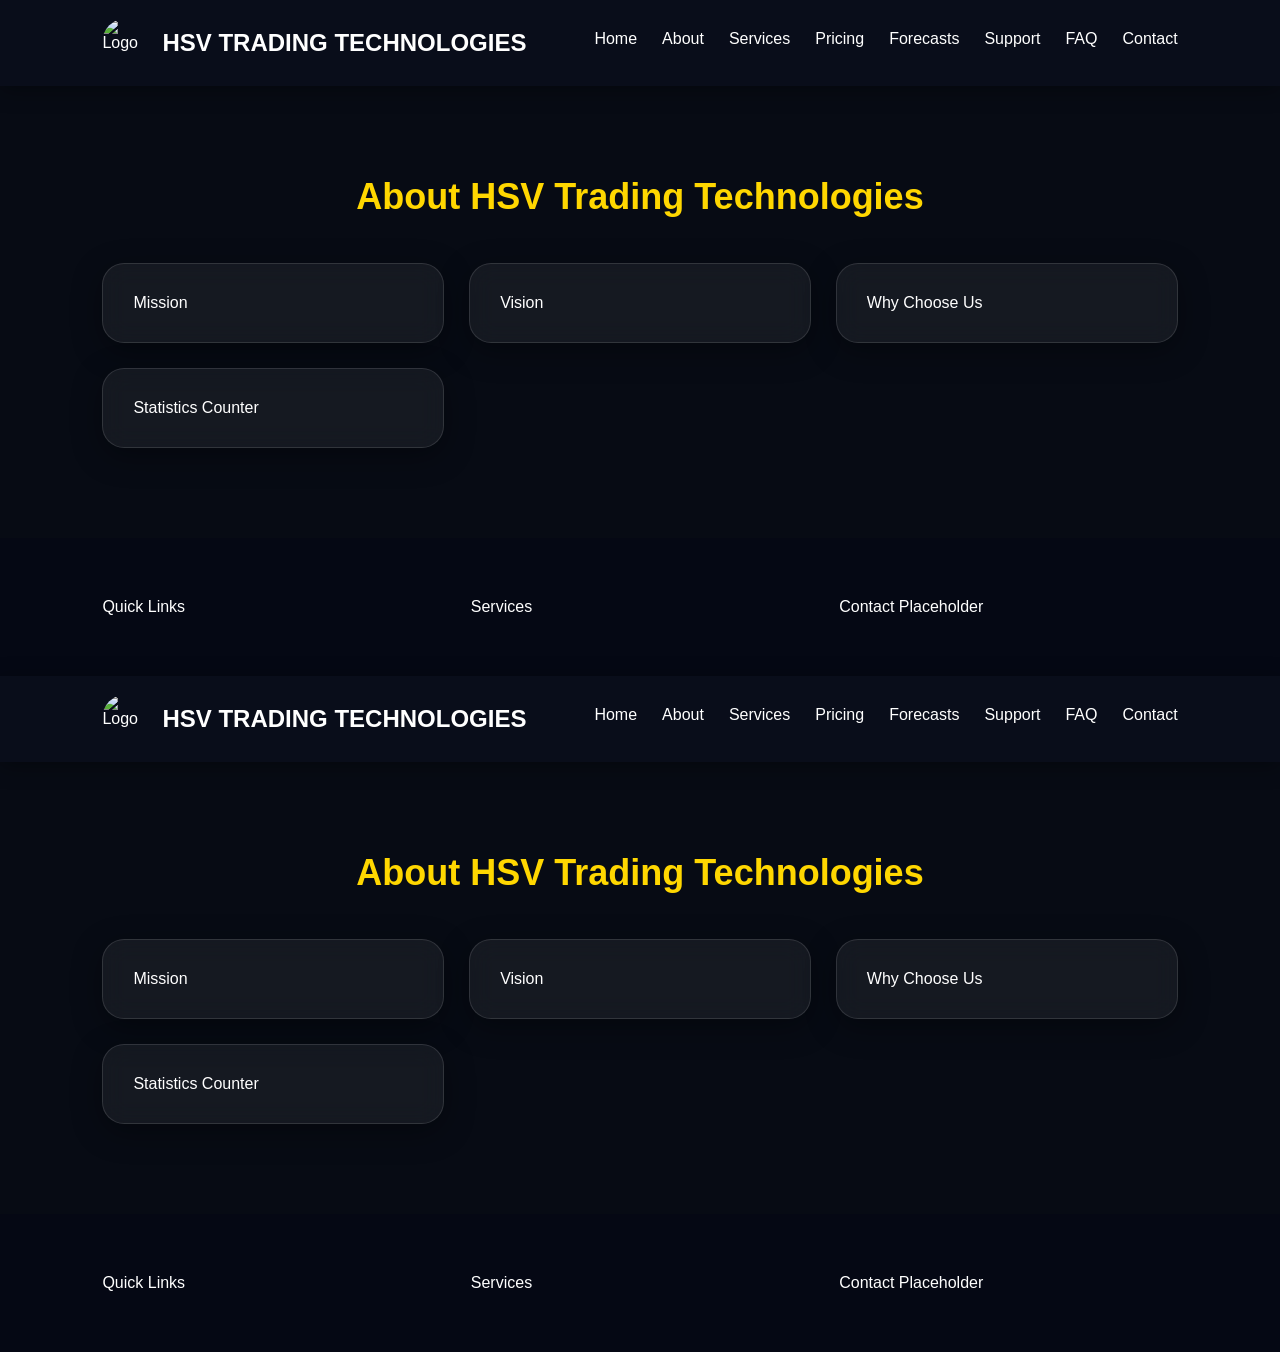
==== about.html @ af86b910 "demo" ====
<!DOCTYPE html>
<html lang="en">
<head>
<meta charset="UTF-8">
<title>About | HSV Trading Technologies</title>
<link rel="stylesheet" href="css/style.css">
</head>
<body>

<header>
    <div class="navbar">
        <div class="logo">
            <img src="images/logo.png" alt="Logo">
            <h2>HSV TRADING TECHNOLOGIES</h2>
        </div>
        <div class="mobile-menu">☰</div>
        <nav class="nav-links">
            <a href="index.html">Home</a>
            <a href="about.html">About</a>
            <a href="services.html">Services</a>
            <a href="pricing.html">Pricing</a>
            <a href="forecasts.html">Forecasts</a>
            <a href="support.html">Support</a>
            <a href="faq.html">FAQ</a>
            <a href="contact.html">Contact</a>
        </nav>
    </div>
</header>

<section class="section">
<h2 class="section-title">About HSV Trading Technologies</h2>
<div class="cards">
<div class="card">Mission</div>
<div class="card">Vision</div>
<div class="card">Why Choose Us</div>
<div class="card">Statistics Counter</div>
</div>
</section>

<footer>
<div>Quick Links</div>
<div>Services</div>
<div>Contact Placeholder</div>
</footer>

<script src="js/script.js"></script>
</body>
</html><!DOCTYPE html>
<html lang="en">
<head>
<meta charset="UTF-8">
<title>About | HSV Trading Technologies</title>
<link rel="stylesheet" href="css/style.css">
</head>
<body>

<header>
    <div class="navbar">
        <div class="logo">
            <img src="images/logo.png" alt="Logo">
            <h2>HSV TRADING TECHNOLOGIES</h2>
        </div>
        <div class="mobile-menu">☰</div>
        <nav class="nav-links">
            <a href="index.html">Home</a>
            <a href="about.html">About</a>
            <a href="services.html">Services</a>
            <a href="pricing.html">Pricing</a>
            <a href="forecasts.html">Forecasts</a>
            <a href="support.html">Support</a>
            <a href="faq.html">FAQ</a>
            <a href="contact.html">Contact</a>
        </nav>
    </div>
</header>

<section class="section">
<h2 class="section-title">About HSV Trading Technologies</h2>
<div class="cards">
<div class="card">Mission</div>
<div class="card">Vision</div>
<div class="card">Why Choose Us</div>
<div class="card">Statistics Counter</div>
</div>
</section>

<footer>
<div>Quick Links</div>
<div>Services</div>
<div>Contact Placeholder</div>
</footer>

<script src="js/script.js"></script>
</body>
</html>
---- css/style.css ----
*{
  margin:0;
  padding:0;
  box-sizing:border-box;
  font-family:'Segoe UI',sans-serif;
  scroll-behavior:smooth;
}

body{
  background:#070b14;
  color:#fff;
  overflow-x:hidden;
}

/* HEADER */
header{
  position:sticky;
  top:0;
  background:rgba(10,15,28,.92);
  backdrop-filter:blur(10px);
  z-index:1000;
  box-shadow:0 4px 20px rgba(0,0,0,.35);
}

.navbar{
  display:flex;
  justify-content:space-between;
  align-items:center;
  padding:18px 8%;
}

.logo{
  display:flex;
  align-items:center;
  gap:10px;
}

.logo img{
  width:50px;
  height:50px;
  border-radius:50%;
}

.nav-links{
  display:flex;
  gap:25px;
}

.nav-links a{
  color:white;
  text-decoration:none;
  transition:.3s;
  font-weight:500;
}

.nav-links a:hover{
  color:#00c3ff;
}

.mobile-menu{
  display:none;
  font-size:28px;
  cursor:pointer;
}

/* HERO PREMIUM ANIMATION */
.hero{
  min-height:100vh;
  display:flex;
  justify-content:center;
  align-items:center;
  text-align:center;
  padding:40px;
  background:linear-gradient(-45deg,#070b14,#0f172a,#001f3f,#111827);
  background-size:400% 400%;
  animation:gradientMove 12s ease infinite;
}

@keyframes gradientMove{
  0%{background-position:0% 50%;}
  50%{background-position:100% 50%;}
  100%{background-position:0% 50%;}
}

.hero h1{
  font-size:58px;
  color:#ffd700;
  text-shadow:0 0 20px rgba(255,215,0,.25);
}

.hero p{
  margin:20px 0;
  font-size:20px;
  color:#ddd;
}

/* BUTTONS */
.btn{
  padding:14px 28px;
  border:none;
  border-radius:40px;
  cursor:pointer;
  font-weight:bold;
  margin:8px;
  transition:.3s;
}

.btn-primary{
  background:#ffd700;
  color:black;
}

.btn-primary:hover{
  transform:scale(1.05);
}

.btn-secondary{
  background:#00c3ff;
  color:white;
}

.btn-secondary:hover{
  transform:scale(1.05);
}

/* LIVE TICKER */
.ticker{
  background:#111827;
  padding:12px;
  white-space:nowrap;
  overflow:hidden;
  font-weight:bold;
  color:#00ff99;
  animation:tickerMove 14s linear infinite;
}

@keyframes tickerMove{
  from{transform:translateX(100%);}
  to{transform:translateX(-100%);}
}

/* SECTION */
.section{
  padding:90px 8%;
}

.section-title{
  text-align:center;
  margin-bottom:45px;
  font-size:36px;
  color:#ffd700;
}

/* GRID */
.cards{
  display:grid;
  grid-template-columns:repeat(auto-fit,minmax(260px,1fr));
  gap:25px;
}

/* PREMIUM GLASS CARD */
.card{
  background:rgba(255,255,255,.06);
  backdrop-filter:blur(12px);
  border:1px solid rgba(255,255,255,.12);
  padding:30px;
  border-radius:22px;
  box-shadow:0 8px 30px rgba(0,0,0,.35);
  transition:.4s;
}

.card:hover{
  transform:translateY(-10px);
  box-shadow:0 15px 35px rgba(0,195,255,.2);
}

/* PREMIUM PRICING CARD */
.premium-card{
  border:1px solid rgba(255,215,0,.3);
  box-shadow:0 0 25px rgba(255,215,0,.15);
}

/* FORM */
input,textarea{
  width:100%;
  padding:14px;
  margin:10px 0;
  border:none;
  border-radius:12px;
  background:#111827;
  color:white;
}

/* FAQ */
.faq-answer{
  display:none;
  margin-top:10px;
  color:#ccc;
}

.faq-answer.active{
  display:block;
}

/* FOOTER PROFESSIONAL */
footer{
  background:#050814;
  padding:60px 8%;
  display:grid;
  grid-template-columns:repeat(auto-fit,minmax(220px,1fr));
  gap:30px;
}

footer h3{
  color:#ffd700;
  margin-bottom:15px;
}

footer p,a{
  color:#bbb;
  margin-bottom:8px;
  text-decoration:none;
}

/* MOBILE */
@media(max-width:768px){

  .nav-links{
    display:none;
    position:absolute;
    top:70px;
    right:0;
    background:#111827;
    flex-direction:column;
    width:220px;
    padding:20px;
  }

  .nav-links.active{
    display:flex;
  }

  .mobile-menu{
    display:block;
  }

  .hero h1{
    font-size:38px;
  }

  .hero p{
    font-size:16px;
  }

  .section-title{
    font-size:28px;
  }

}
---- css/style.css ----
*{
  margin:0;
  padding:0;
  box-sizing:border-box;
  font-family:'Segoe UI',sans-serif;
  scroll-behavior:smooth;
}

body{
  background:#070b14;
  color:#fff;
  overflow-x:hidden;
}

/* HEADER */
header{
  position:sticky;
  top:0;
  background:rgba(10,15,28,.92);
  backdrop-filter:blur(10px);
  z-index:1000;
  box-shadow:0 4px 20px rgba(0,0,0,.35);
}

.navbar{
  display:flex;
  justify-content:space-between;
  align-items:center;
  padding:18px 8%;
}

.logo{
  display:flex;
  align-items:center;
  gap:10px;
}

.logo img{
  width:50px;
  height:50px;
  border-radius:50%;
}

.nav-links{
  display:flex;
  gap:25px;
}

.nav-links a{
  color:white;
  text-decoration:none;
  transition:.3s;
  font-weight:500;
}

.nav-links a:hover{
  color:#00c3ff;
}

.mobile-menu{
  display:none;
  font-size:28px;
  cursor:pointer;
}

/* HERO PREMIUM ANIMATION */
.hero{
  min-height:100vh;
  display:flex;
  justify-content:center;
  align-items:center;
  text-align:center;
  padding:40px;
  background:linear-gradient(-45deg,#070b14,#0f172a,#001f3f,#111827);
  background-size:400% 400%;
  animation:gradientMove 12s ease infinite;
}

@keyframes gradientMove{
  0%{background-position:0% 50%;}
  50%{background-position:100% 50%;}
  100%{background-position:0% 50%;}
}

.hero h1{
  font-size:58px;
  color:#ffd700;
  text-shadow:0 0 20px rgba(255,215,0,.25);
}

.hero p{
  margin:20px 0;
  font-size:20px;
  color:#ddd;
}

/* BUTTONS */
.btn{
  padding:14px 28px;
  border:none;
  border-radius:40px;
  cursor:pointer;
  font-weight:bold;
  margin:8px;
  transition:.3s;
}

.btn-primary{
  background:#ffd700;
  color:black;
}

.btn-primary:hover{
  transform:scale(1.05);
}

.btn-secondary{
  background:#00c3ff;
  color:white;
}

.btn-secondary:hover{
  transform:scale(1.05);
}

/* LIVE TICKER */
.ticker{
  background:#111827;
  padding:12px;
  white-space:nowrap;
  overflow:hidden;
  font-weight:bold;
  color:#00ff99;
  animation:tickerMove 14s linear infinite;
}

@keyframes tickerMove{
  from{transform:translateX(100%);}
  to{transform:translateX(-100%);}
}

/* SECTION */
.section{
  padding:90px 8%;
}

.section-title{
  text-align:center;
  margin-bottom:45px;
  font-size:36px;
  color:#ffd700;
}

/* GRID */
.cards{
  display:grid;
  grid-template-columns:repeat(auto-fit,minmax(260px,1fr));
  gap:25px;
}

/* PREMIUM GLASS CARD */
.card{
  background:rgba(255,255,255,.06);
  backdrop-filter:blur(12px);
  border:1px solid rgba(255,255,255,.12);
  padding:30px;
  border-radius:22px;
  box-shadow:0 8px 30px rgba(0,0,0,.35);
  transition:.4s;
}

.card:hover{
  transform:translateY(-10px);
  box-shadow:0 15px 35px rgba(0,195,255,.2);
}

/* PREMIUM PRICING CARD */
.premium-card{
  border:1px solid rgba(255,215,0,.3);
  box-shadow:0 0 25px rgba(255,215,0,.15);
}

/* FORM */
input,textarea{
  width:100%;
  padding:14px;
  margin:10px 0;
  border:none;
  border-radius:12px;
  background:#111827;
  color:white;
}

/* FAQ */
.faq-answer{
  display:none;
  margin-top:10px;
  color:#ccc;
}

.faq-answer.active{
  display:block;
}

/* FOOTER PROFESSIONAL */
footer{
  background:#050814;
  padding:60px 8%;
  display:grid;
  grid-template-columns:repeat(auto-fit,minmax(220px,1fr));
  gap:30px;
}

footer h3{
  color:#ffd700;
  margin-bottom:15px;
}

footer p,a{
  color:#bbb;
  margin-bottom:8px;
  text-decoration:none;
}

/* MOBILE */
@media(max-width:768px){

  .nav-links{
    display:none;
    position:absolute;
    top:70px;
    right:0;
    background:#111827;
    flex-direction:column;
    width:220px;
    padding:20px;
  }

  .nav-links.active{
    display:flex;
  }

  .mobile-menu{
    display:block;
  }

  .hero h1{
    font-size:38px;
  }

  .hero p{
    font-size:16px;
  }

  .section-title{
    font-size:28px;
  }

}
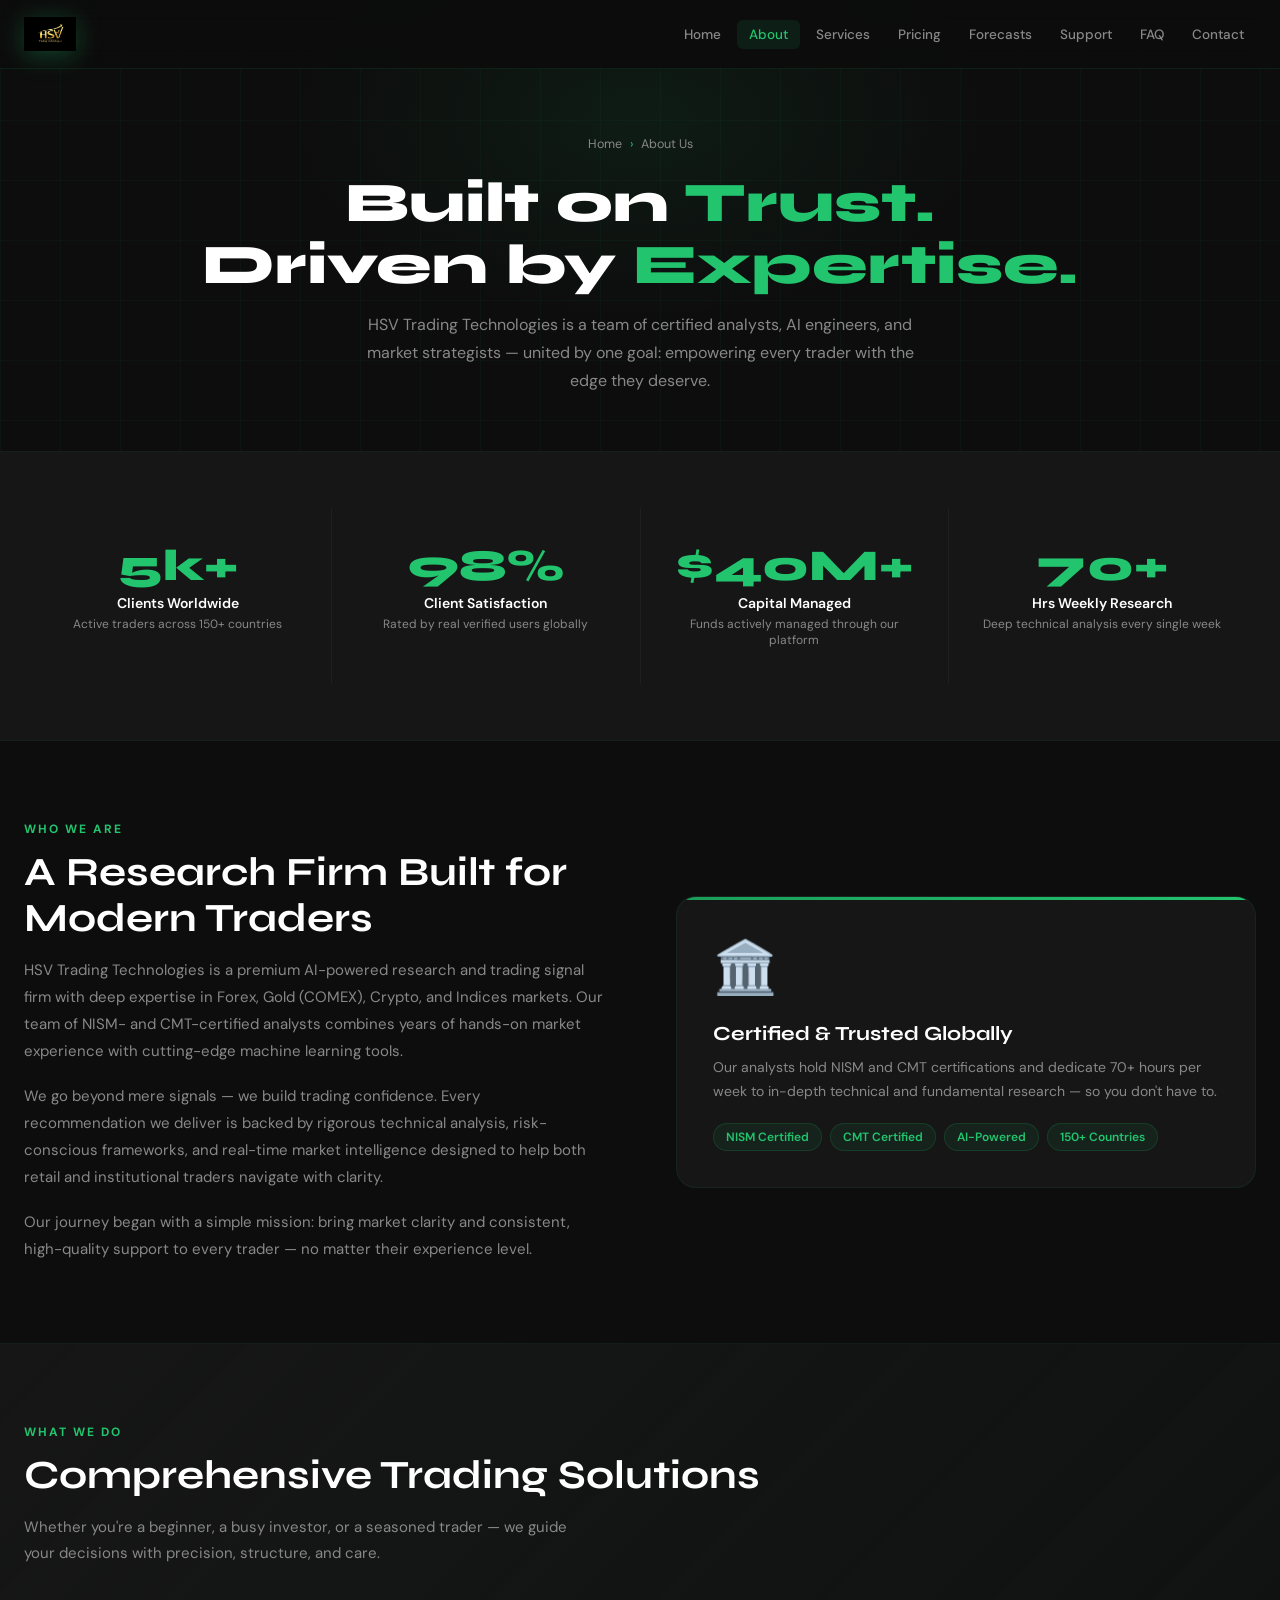
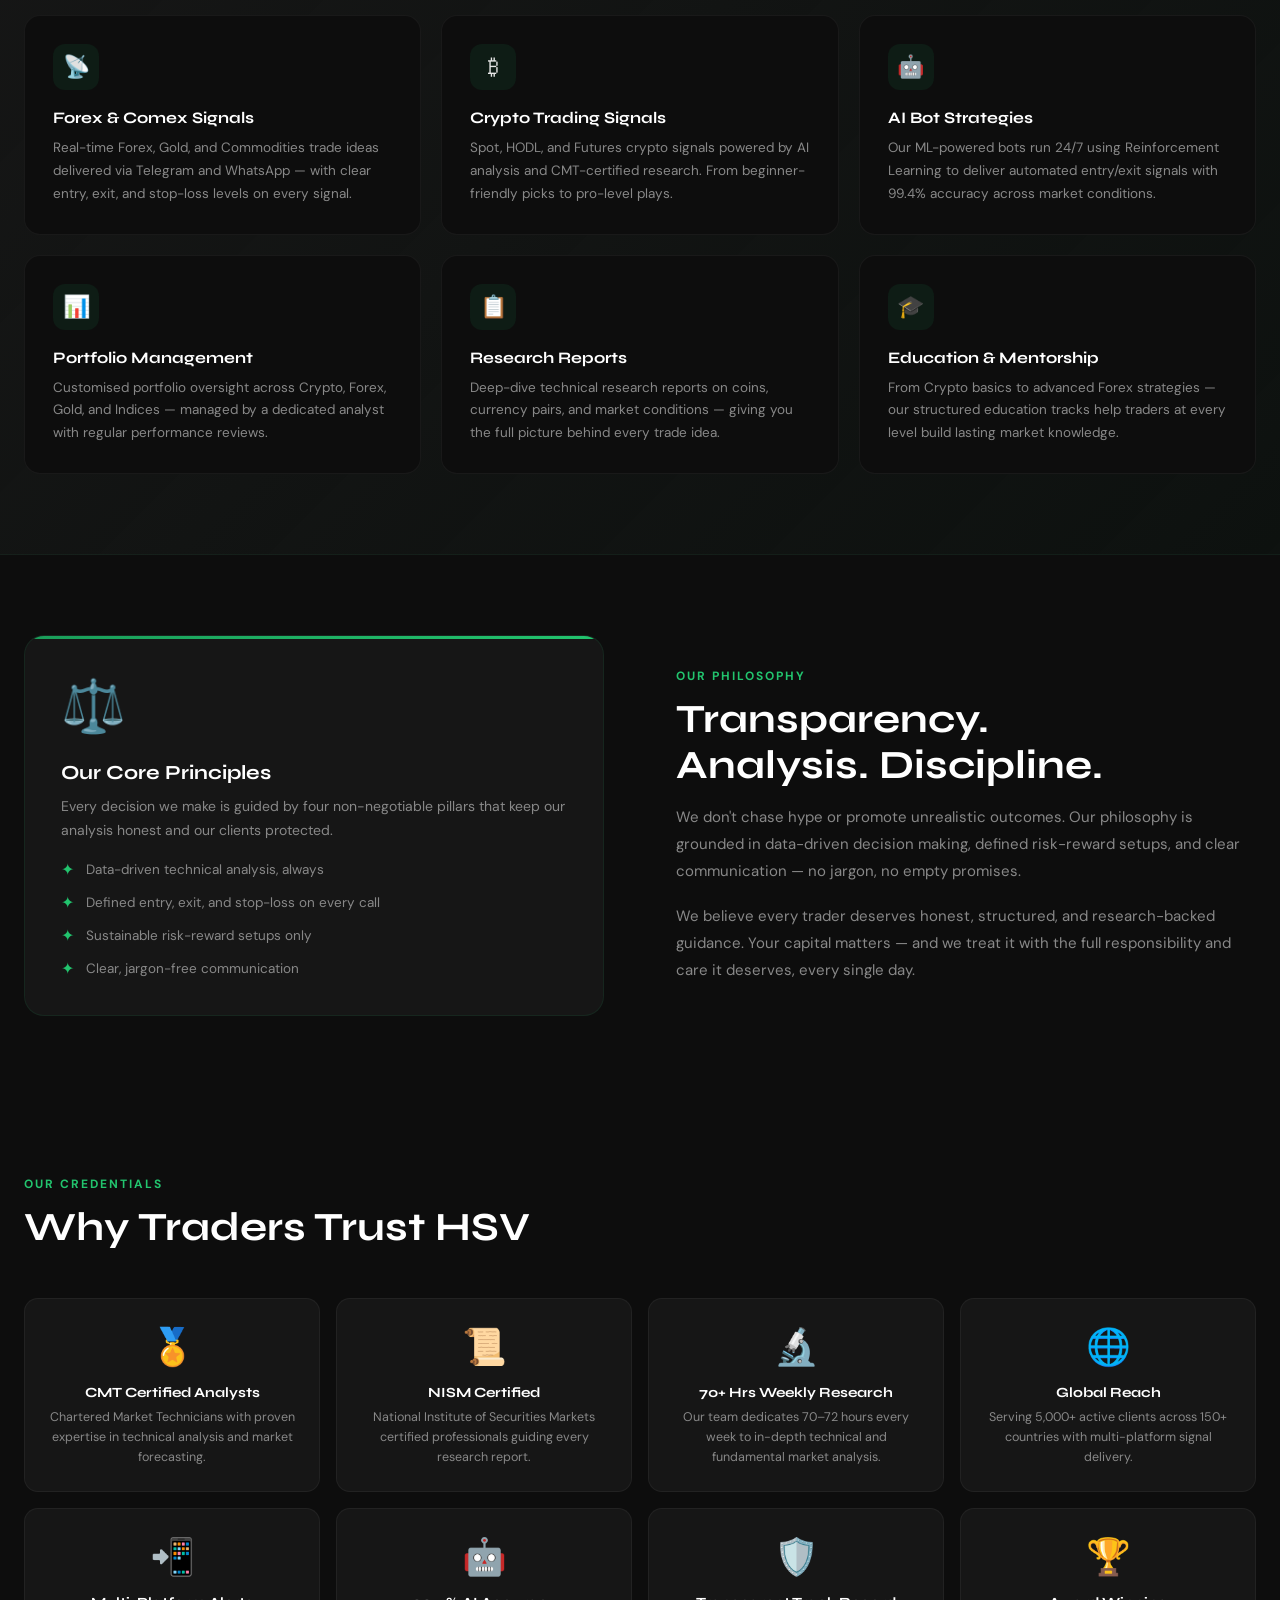
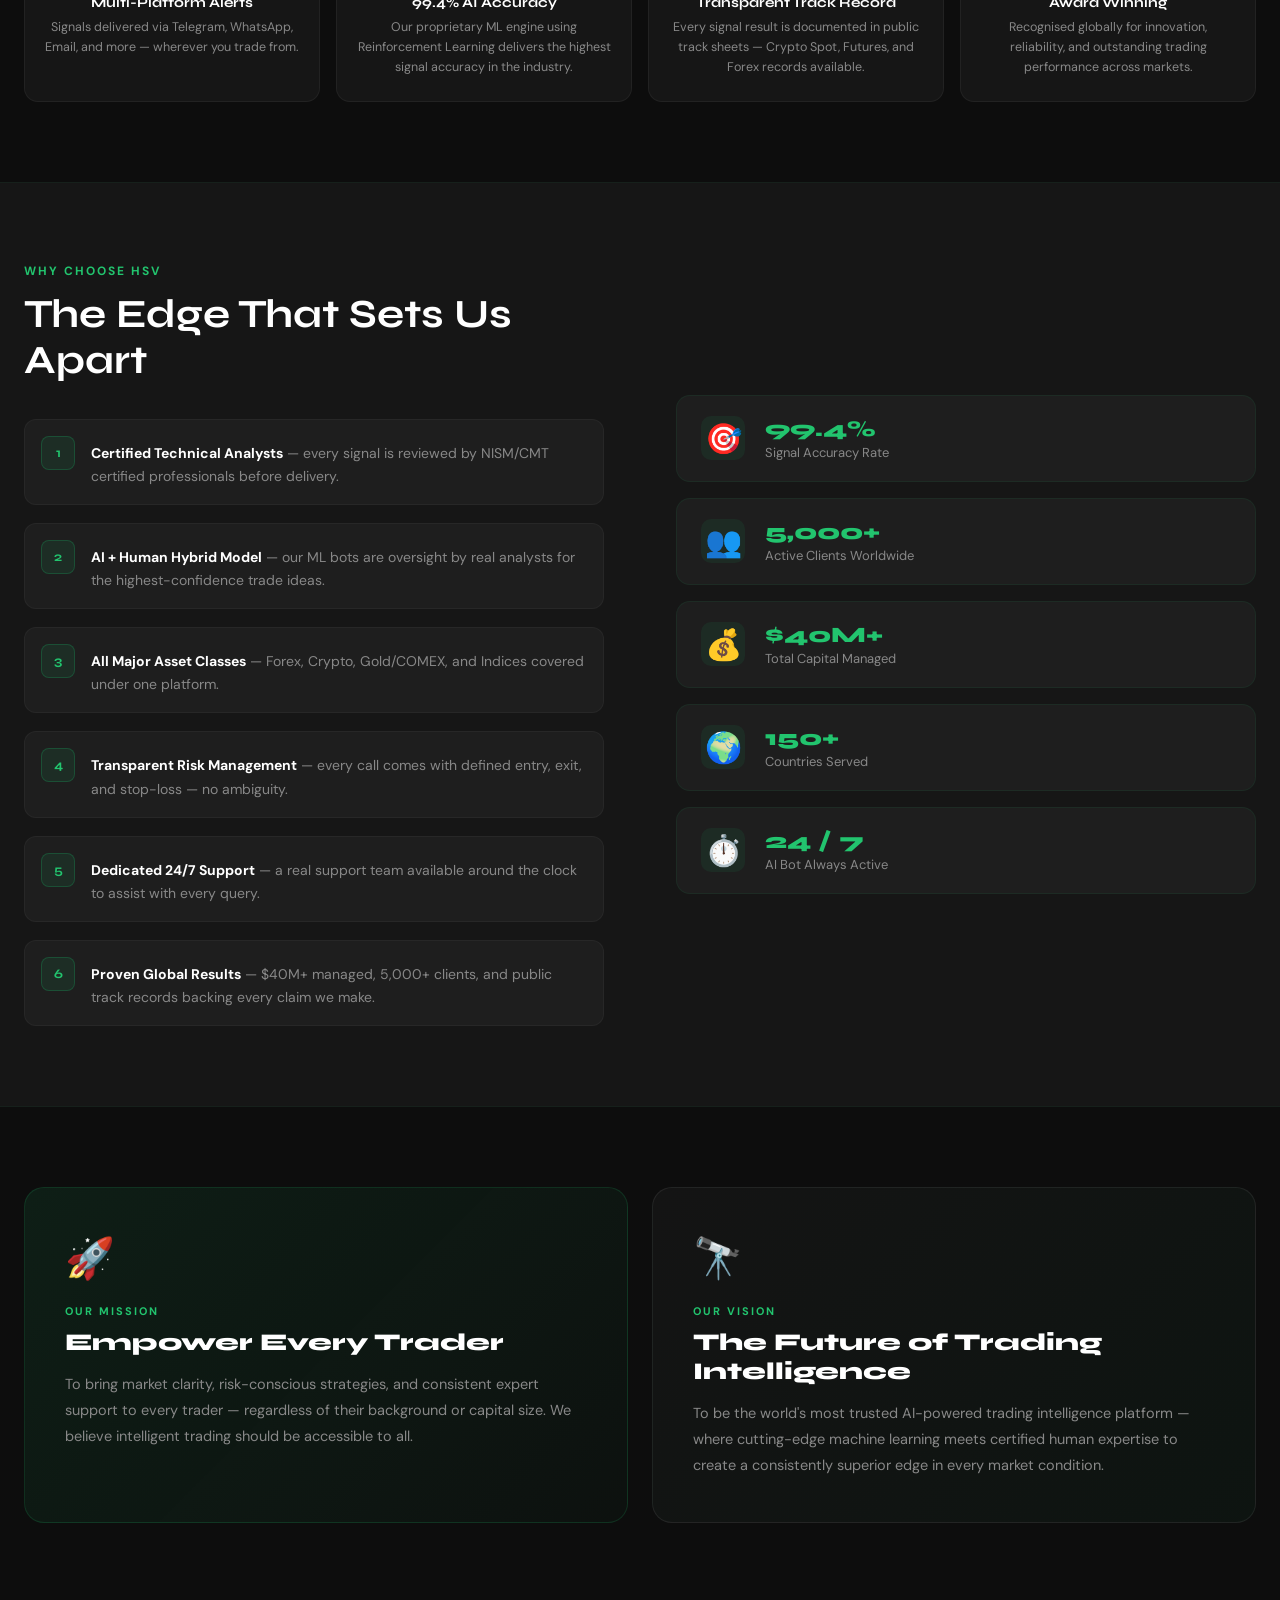
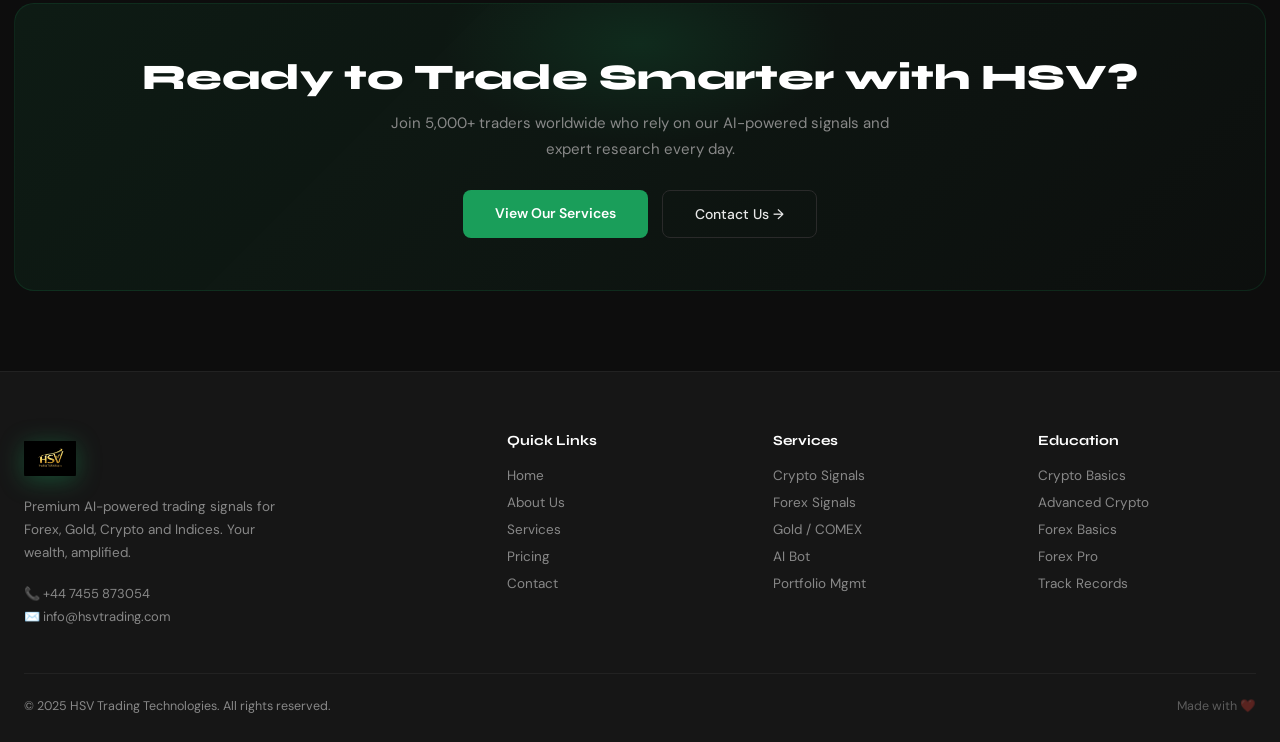
==== commit f7b7b6af: "completed" ====
--- a/about.html
+++ b/about.html
@@ -2,94 +2,1195 @@
 <html lang="en">
 <head>
 <meta charset="UTF-8">
-<title>About | HSV Trading Technologies</title>
-<link rel="stylesheet" href="css/style.css">
+<meta name="viewport" content="width=device-width, initial-scale=1.0">
+<title>About Us – HSV Trading Technologies</title>
+<link href="https://fonts.googleapis.com/css2?family=Syne:wght@400;600;700;800&family=DM+Sans:wght@300;400;500&display=swap" rel="stylesheet">
+<style>
+  :root {
+    --green: #1a9e5a;
+    --green-light: #22c46e;
+    --green-glow: rgba(26,158,90,0.15);
+    --dark: #0d0d0d;
+    --dark2: #161616;
+    --dark3: #1e1e1e;
+    --gray: #2a2a2a;
+    --text: #e8e8e8;
+    --text-muted: #888;
+    --white: #ffffff;
+  }
+
+  * { margin: 0; padding: 0; box-sizing: border-box; }
+
+  body {
+    font-family: 'DM Sans', sans-serif;
+    background: var(--dark);
+    color: var(--text);
+    overflow-x: hidden;
+  }
+
+  /* ===== NAVBAR ===== */
+  header {
+    position: fixed;
+    top: 0; left: 0; right: 0;
+    z-index: 1000;
+    background: rgba(13,13,13,0.92);
+    backdrop-filter: blur(12px);
+    border-bottom: 1px solid rgba(26,158,90,0.15);
+  }
+
+  .navbar {
+    max-width: 1300px;
+    margin: 0 auto;
+    padding: 0 24px;
+    height: 68px;
+    display: flex;
+    align-items: center;
+    justify-content: space-between;
+  }
+
+  .logo {
+    display: flex;
+    align-items: center;
+    text-decoration: none;
+  }
+
+  .logo-icon {
+    display: flex;
+    align-items: center;
+    justify-content: center;
+    transition: transform 0.2s, filter 0.2s;
+    filter: drop-shadow(0 4px 12px rgba(26,158,90,0.4));
+  }
+
+  .logo:hover .logo-icon {
+    transform: scale(1.07);
+    filter: drop-shadow(0 6px 18px rgba(34,196,110,0.55));
+  }
+
+  nav.nav-links {
+    display: flex;
+    align-items: center;
+    gap: 4px;
+  }
+
+  nav.nav-links a {
+    text-decoration: none;
+    color: var(--text-muted);
+    font-size: 13.5px;
+    font-weight: 500;
+    padding: 6px 12px;
+    border-radius: 6px;
+    transition: all 0.2s;
+  }
+
+  nav.nav-links a:hover { color: var(--white); background: rgba(26,158,90,0.12); }
+  nav.nav-links a.active { color: var(--green-light); background: rgba(26,158,90,0.12); }
+
+  .mobile-menu {
+    display: none;
+    font-size: 24px;
+    cursor: pointer;
+    color: var(--text);
+  }
+
+  /* ===== PAGE HERO ===== */
+  .page-hero {
+    padding-top: 68px;
+    background: var(--dark);
+    position: relative;
+    overflow: hidden;
+  }
+
+  .page-hero::before {
+    content: '';
+    position: absolute;
+    inset: 0;
+    background-image:
+      linear-gradient(rgba(26,158,90,0.05) 1px, transparent 1px),
+      linear-gradient(90deg, rgba(26,158,90,0.05) 1px, transparent 1px);
+    background-size: 60px 60px;
+  }
+
+  .page-hero::after {
+    content: '';
+    position: absolute;
+    top: -80px; left: 50%;
+    transform: translateX(-50%);
+    width: 700px; height: 400px;
+    background: radial-gradient(ellipse, rgba(26,158,90,0.1) 0%, transparent 70%);
+    pointer-events: none;
+  }
+
+  .page-hero-inner {
+    max-width: 1300px;
+    margin: 0 auto;
+    padding: 64px 24px 56px;
+    position: relative;
+    z-index: 2;
+    text-align: center;
+  }
+
+  .breadcrumb {
+    display: inline-flex;
+    align-items: center;
+    gap: 8px;
+    font-size: 12.5px;
+    color: var(--text-muted);
+    margin-bottom: 20px;
+  }
+
+  .breadcrumb a { color: var(--text-muted); text-decoration: none; transition: color 0.2s; }
+  .breadcrumb a:hover { color: var(--green-light); }
+  .breadcrumb span.sep { color: var(--green-light); }
+
+  .page-hero h1 {
+    font-family: 'Syne', sans-serif;
+    font-size: clamp(34px, 4.5vw, 56px);
+    font-weight: 800;
+    color: var(--white);
+    margin-bottom: 16px;
+    line-height: 1.1;
+  }
+
+  .page-hero h1 .highlight { color: var(--green-light); }
+
+  .page-hero p {
+    font-size: 16px;
+    color: var(--text-muted);
+    max-width: 560px;
+    margin: 0 auto;
+    line-height: 1.75;
+  }
+
+  /* ===== STATS ROW ===== */
+  .stats-wrapper {
+    background: var(--dark2);
+    border-top: 1px solid rgba(26,158,90,0.08);
+    border-bottom: 1px solid rgba(26,158,90,0.08);
+    padding: 56px 24px;
+  }
+
+  .stats-inner {
+    max-width: 1300px;
+    margin: 0 auto;
+    display: grid;
+    grid-template-columns: repeat(4, 1fr);
+    gap: 1px;
+    background: rgba(255,255,255,0.04);
+    border-radius: 16px;
+    overflow: hidden;
+  }
+
+  .stat-item {
+    background: var(--dark2);
+    padding: 36px 28px;
+    text-align: center;
+  }
+
+  .stat-number {
+    font-family: 'Syne', sans-serif;
+    font-size: 44px;
+    font-weight: 800;
+    color: var(--green-light);
+    line-height: 1;
+    margin-bottom: 6px;
+  }
+
+  .stat-label {
+    font-size: 14px;
+    font-weight: 600;
+    color: var(--white);
+    margin-bottom: 4px;
+  }
+
+  .stat-desc {
+    font-size: 12px;
+    color: var(--text-muted);
+  }
+
+  /* ===== WHO WE ARE ===== */
+  .section {
+    max-width: 1300px;
+    margin: 0 auto;
+    padding: 80px 24px;
+  }
+
+  .section-label {
+    font-size: 12px;
+    font-weight: 700;
+    color: var(--green-light);
+    letter-spacing: 2px;
+    text-transform: uppercase;
+    margin-bottom: 12px;
+  }
+
+  .section-title {
+    font-family: 'Syne', sans-serif;
+    font-size: clamp(26px, 3.5vw, 40px);
+    font-weight: 700;
+    color: var(--white);
+    margin-bottom: 16px;
+    line-height: 1.15;
+  }
+
+  .section-sub {
+    color: var(--text-muted);
+    font-size: 15px;
+    max-width: 520px;
+    line-height: 1.75;
+  }
+
+  /* Two-col layout */
+  .two-col {
+    display: grid;
+    grid-template-columns: 1fr 1fr;
+    gap: 72px;
+    align-items: center;
+  }
+
+  .two-col.reverse { direction: rtl; }
+  .two-col.reverse > * { direction: ltr; }
+
+  .content-block p {
+    font-size: 15px;
+    color: var(--text-muted);
+    line-height: 1.8;
+    margin-bottom: 18px;
+  }
+
+  .content-block p:last-child { margin-bottom: 0; }
+
+  /* Visual card */
+  .visual-card {
+    background: var(--dark2);
+    border: 1px solid rgba(26,158,90,0.12);
+    border-radius: 20px;
+    padding: 36px;
+    position: relative;
+    overflow: hidden;
+  }
+
+  .visual-card::before {
+    content: '';
+    position: absolute;
+    top: 0; left: 0; right: 0;
+    height: 3px;
+    background: linear-gradient(90deg, var(--green), var(--green-light));
+  }
+
+  .vc-icon {
+    font-size: 52px;
+    margin-bottom: 20px;
+    display: block;
+  }
+
+  .vc-title {
+    font-family: 'Syne', sans-serif;
+    font-weight: 700;
+    font-size: 20px;
+    color: var(--white);
+    margin-bottom: 10px;
+  }
+
+  .vc-text {
+    font-size: 14px;
+    color: var(--text-muted);
+    line-height: 1.7;
+  }
+
+  .vc-tags {
+    display: flex;
+    flex-wrap: wrap;
+    gap: 8px;
+    margin-top: 20px;
+  }
+
+  .vc-tag {
+    background: rgba(26,158,90,0.1);
+    border: 1px solid rgba(26,158,90,0.2);
+    color: var(--green-light);
+    font-size: 12px;
+    font-weight: 600;
+    padding: 5px 12px;
+    border-radius: 100px;
+  }
+
+  /* ===== PHILOSOPHY SECTION ===== */
+  .philosophy-section {
+    background: linear-gradient(135deg, var(--dark2) 0%, rgba(26,158,90,0.03) 100%);
+    border-top: 1px solid rgba(26,158,90,0.08);
+    border-bottom: 1px solid rgba(26,158,90,0.08);
+    padding: 80px 24px;
+  }
+
+  .philosophy-inner {
+    max-width: 1300px;
+    margin: 0 auto;
+  }
+
+  .philosophy-grid {
+    display: grid;
+    grid-template-columns: repeat(3, 1fr);
+    gap: 20px;
+    margin-top: 48px;
+  }
+
+  .phil-card {
+    background: var(--dark);
+    border: 1px solid rgba(255,255,255,0.05);
+    border-radius: 16px;
+    padding: 28px;
+    transition: all 0.3s;
+    position: relative;
+    overflow: hidden;
+  }
+
+  .phil-card::before {
+    content: '';
+    position: absolute;
+    top: 0; left: 0;
+    width: 100%; height: 3px;
+    background: var(--green);
+    transform: scaleX(0);
+    transform-origin: left;
+    transition: transform 0.3s;
+  }
+
+  .phil-card:hover {
+    border-color: rgba(26,158,90,0.2);
+    transform: translateY(-4px);
+    box-shadow: 0 16px 40px rgba(0,0,0,0.4);
+  }
+
+  .phil-card:hover::before { transform: scaleX(1); }
+
+  .phil-icon {
+    width: 46px; height: 46px;
+    background: rgba(26,158,90,0.1);
+    border-radius: 12px;
+    display: flex; align-items: center; justify-content: center;
+    font-size: 22px;
+    margin-bottom: 18px;
+  }
+
+  .phil-title {
+    font-family: 'Syne', sans-serif;
+    font-weight: 700;
+    font-size: 16px;
+    color: var(--white);
+    margin-bottom: 10px;
+  }
+
+  .phil-text {
+    font-size: 13.5px;
+    color: var(--text-muted);
+    line-height: 1.7;
+  }
+
+  /* ===== TEAM / CREDENTIALS ===== */
+  .creds-section {
+    max-width: 1300px;
+    margin: 0 auto;
+    padding: 80px 24px;
+  }
+
+  .creds-grid {
+    display: grid;
+    grid-template-columns: repeat(4, 1fr);
+    gap: 16px;
+    margin-top: 48px;
+  }
+
+  .cred-card {
+    background: var(--dark2);
+    border: 1px solid rgba(255,255,255,0.05);
+    border-radius: 14px;
+    padding: 24px 20px;
+    text-align: center;
+    transition: all 0.3s;
+  }
+
+  .cred-card:hover {
+    border-color: rgba(26,158,90,0.25);
+    transform: translateY(-4px);
+    box-shadow: 0 16px 40px rgba(0,0,0,0.4);
+  }
+
+  .cred-icon {
+    font-size: 36px;
+    margin-bottom: 14px;
+    display: block;
+  }
+
+  .cred-title {
+    font-family: 'Syne', sans-serif;
+    font-weight: 700;
+    font-size: 14px;
+    color: var(--white);
+    margin-bottom: 6px;
+  }
+
+  .cred-text {
+    font-size: 12.5px;
+    color: var(--text-muted);
+    line-height: 1.6;
+  }
+
+  /* ===== WHY CHOOSE ===== */
+  .why-section {
+    background: var(--dark2);
+    border-top: 1px solid rgba(26,158,90,0.08);
+    border-bottom: 1px solid rgba(26,158,90,0.08);
+    padding: 80px 24px;
+  }
+
+  .why-inner {
+    max-width: 1300px;
+    margin: 0 auto;
+    display: grid;
+    grid-template-columns: 1fr 1fr;
+    gap: 72px;
+    align-items: center;
+  }
+
+  .why-points {
+    display: flex;
+    flex-direction: column;
+    gap: 18px;
+    margin-top: 36px;
+  }
+
+  .why-point {
+    display: flex;
+    gap: 16px;
+    align-items: flex-start;
+    padding: 16px;
+    background: var(--dark3);
+    border-radius: 12px;
+    border: 1px solid rgba(255,255,255,0.04);
+    transition: all 0.25s;
+  }
+
+  .why-point:hover {
+    border-color: rgba(26,158,90,0.2);
+    background: rgba(26,158,90,0.04);
+  }
+
+  .why-num {
+    width: 34px; height: 34px;
+    min-width: 34px;
+    background: rgba(26,158,90,0.12);
+    border: 1px solid rgba(26,158,90,0.3);
+    border-radius: 8px;
+    display: flex; align-items: center; justify-content: center;
+    font-family: 'Syne', sans-serif;
+    font-weight: 700;
+    font-size: 13px;
+    color: var(--green-light);
+  }
+
+  .why-text {
+    font-size: 14px;
+    color: var(--text-muted);
+    line-height: 1.65;
+    padding-top: 6px;
+  }
+
+  .why-text strong { color: var(--white); }
+
+  /* Visual side */
+  .why-visual {
+    display: flex;
+    flex-direction: column;
+    gap: 16px;
+  }
+
+  .metric-card {
+    background: var(--dark3);
+    border: 1px solid rgba(26,158,90,0.1);
+    border-radius: 14px;
+    padding: 20px 24px;
+    display: flex;
+    align-items: center;
+    gap: 20px;
+    transition: all 0.25s;
+  }
+
+  .metric-card:hover {
+    border-color: rgba(26,158,90,0.25);
+    transform: translateX(6px);
+  }
+
+  .metric-icon {
+    font-size: 30px;
+    min-width: 44px;
+    height: 44px;
+    background: rgba(26,158,90,0.1);
+    border-radius: 10px;
+    display: flex; align-items: center; justify-content: center;
+  }
+
+  .metric-info .metric-val {
+    font-family: 'Syne', sans-serif;
+    font-weight: 800;
+    font-size: 22px;
+    color: var(--green-light);
+  }
+
+  .metric-info .metric-lbl {
+    font-size: 13px;
+    color: var(--text-muted);
+    margin-top: 2px;
+  }
+
+  /* ===== MISSION / VISION BANNER ===== */
+  .mv-section {
+    max-width: 1300px;
+    margin: 0 auto;
+    padding: 80px 24px;
+    display: grid;
+    grid-template-columns: 1fr 1fr;
+    gap: 24px;
+  }
+
+  .mv-card {
+    border-radius: 20px;
+    padding: 44px 40px;
+    position: relative;
+    overflow: hidden;
+  }
+
+  .mv-card.mission {
+    background: linear-gradient(135deg, rgba(26,158,90,0.12), rgba(26,158,90,0.03));
+    border: 1px solid rgba(26,158,90,0.2);
+  }
+
+  .mv-card.vision {
+    background: linear-gradient(135deg, rgba(255,255,255,0.03), rgba(26,158,90,0.05));
+    border: 1px solid rgba(255,255,255,0.07);
+  }
+
+  .mv-icon {
+    font-size: 40px;
+    margin-bottom: 20px;
+    display: block;
+  }
+
+  .mv-label {
+    font-size: 11px;
+    font-weight: 700;
+    letter-spacing: 2px;
+    color: var(--green-light);
+    text-transform: uppercase;
+    margin-bottom: 10px;
+  }
+
+  .mv-title {
+    font-family: 'Syne', sans-serif;
+    font-size: 24px;
+    font-weight: 800;
+    color: var(--white);
+    margin-bottom: 14px;
+  }
+
+  .mv-text {
+    font-size: 14.5px;
+    color: var(--text-muted);
+    line-height: 1.8;
+  }
+
+  /* ===== CTA BANNER ===== */
+  .cta-banner {
+    background: linear-gradient(135deg, rgba(26,158,90,0.1), rgba(26,158,90,0.02));
+    border: 1px solid rgba(26,158,90,0.15);
+    border-radius: 20px;
+    padding: 52px 48px;
+    text-align: center;
+    margin: 0 24px 80px;
+    max-width: 1252px;
+    margin-left: auto;
+    margin-right: auto;
+    position: relative;
+    overflow: hidden;
+  }
+
+  .cta-banner::before {
+    content: '';
+    position: absolute;
+    top: -60px; left: 50%;
+    transform: translateX(-50%);
+    width: 400px; height: 200px;
+    background: radial-gradient(ellipse, rgba(26,158,90,0.15) 0%, transparent 70%);
+    pointer-events: none;
+  }
+
+  .cta-banner h2 {
+    font-family: 'Syne', sans-serif;
+    font-size: clamp(24px, 3vw, 36px);
+    font-weight: 800;
+    color: var(--white);
+    margin-bottom: 12px;
+    position: relative;
+  }
+
+  .cta-banner p {
+    font-size: 15px;
+    color: var(--text-muted);
+    max-width: 500px;
+    margin: 0 auto 28px;
+    line-height: 1.7;
+    position: relative;
+  }
+
+  .cta-btns {
+    display: flex;
+    gap: 14px;
+    justify-content: center;
+    flex-wrap: wrap;
+    position: relative;
+  }
+
+  .btn-primary {
+    background: var(--green);
+    color: #fff;
+    border: none;
+    padding: 14px 32px;
+    border-radius: 8px;
+    font-size: 14px;
+    font-weight: 600;
+    cursor: pointer;
+    font-family: 'DM Sans', sans-serif;
+    transition: all 0.25s;
+    text-decoration: none;
+    display: inline-block;
+  }
+
+  .btn-primary:hover {
+    background: var(--green-light);
+    transform: translateY(-2px);
+    box-shadow: 0 8px 24px rgba(26,158,90,0.35);
+  }
+
+  .btn-secondary {
+    background: transparent;
+    color: var(--text);
+    border: 1px solid var(--gray);
+    padding: 14px 32px;
+    border-radius: 8px;
+    font-size: 14px;
+    font-weight: 500;
+    cursor: pointer;
+    font-family: 'DM Sans', sans-serif;
+    transition: all 0.25s;
+    text-decoration: none;
+    display: inline-block;
+  }
+
+  .btn-secondary:hover {
+    border-color: var(--green);
+    color: var(--green-light);
+  }
+
+  /* ===== FOOTER ===== */
+  footer {
+    background: var(--dark2);
+    border-top: 1px solid rgba(255,255,255,0.05);
+    padding: 60px 24px 28px;
+  }
+
+  .footer-inner {
+    max-width: 1300px;
+    margin: 0 auto;
+    display: grid;
+    grid-template-columns: 2fr 1fr 1fr 1fr;
+    gap: 48px;
+    margin-bottom: 48px;
+  }
+
+  .footer-brand p {
+    font-size: 13.5px;
+    color: var(--text-muted);
+    line-height: 1.7;
+    margin: 12px 0 20px;
+    max-width: 260px;
+  }
+
+  .contact-info { display: flex; flex-direction: column; gap: 6px; }
+
+  .contact-info a {
+    color: var(--text-muted);
+    text-decoration: none;
+    font-size: 13px;
+    transition: color 0.2s;
+  }
+
+  .contact-info a:hover { color: var(--green-light); }
+
+  .footer-col h4 {
+    font-family: 'Syne', sans-serif;
+    font-weight: 700;
+    font-size: 14px;
+    color: var(--white);
+    margin-bottom: 18px;
+  }
+
+  .footer-col a {
+    display: block;
+    text-decoration: none;
+    color: var(--text-muted);
+    font-size: 13.5px;
+    margin-bottom: 10px;
+    transition: color 0.2s;
+  }
+
+  .footer-col a:hover { color: var(--green-light); }
+
+  .footer-bottom {
+    max-width: 1300px;
+    margin: 0 auto;
+    padding-top: 24px;
+    border-top: 1px solid rgba(255,255,255,0.05);
+    display: flex;
+    justify-content: space-between;
+    align-items: center;
+    font-size: 12.5px;
+    color: var(--text-muted);
+  }
+
+  /* ===== MOBILE ===== */
+  @media (max-width: 1000px) {
+    .two-col { grid-template-columns: 1fr; gap: 40px; }
+    .two-col.reverse { direction: ltr; }
+    .why-inner { grid-template-columns: 1fr; }
+    .philosophy-grid { grid-template-columns: 1fr 1fr; }
+    .creds-grid { grid-template-columns: repeat(2, 1fr); }
+    .mv-section { grid-template-columns: 1fr; }
+    .footer-inner { grid-template-columns: 1fr 1fr; }
+    .stats-inner { grid-template-columns: repeat(2, 1fr); }
+  }
+
+  @media (max-width: 600px) {
+    nav.nav-links { display: none; }
+    nav.nav-links.open {
+      display: flex; flex-direction: column;
+      position: absolute; top: 68px; left: 0; right: 0;
+      background: var(--dark2); padding: 20px; gap: 8px;
+      border-bottom: 1px solid var(--gray);
+    }
+    .mobile-menu { display: block; }
+    .philosophy-grid { grid-template-columns: 1fr; }
+    .creds-grid { grid-template-columns: 1fr 1fr; }
+    .footer-inner { grid-template-columns: 1fr; }
+    .cta-banner { padding: 36px 24px; }
+    .mv-card { padding: 32px 24px; }
+  }
+
+  /* Counter animation */
+  @keyframes pulse {
+    0%, 100% { opacity: 1; transform: scale(1); }
+    50% { opacity: 0.5; transform: scale(0.8); }
+  }
+
+  .live-dot {
+    width: 7px; height: 7px;
+    background: var(--green-light);
+    border-radius: 50%;
+    display: inline-block;
+    margin-right: 6px;
+    animation: pulse 2s infinite;
+  }
+</style>
 </head>
 <body>
 
+<!-- NAVBAR -->
 <header>
-    <div class="navbar">
-        <div class="logo">
-            <img src="images/logo.png" alt="Logo">
-            <h2>HSV TRADING TECHNOLOGIES</h2>
-        </div>
-        <div class="mobile-menu">☰</div>
-        <nav class="nav-links">
-            <a href="index.html">Home</a>
-            <a href="about.html">About</a>
-            <a href="services.html">Services</a>
-            <a href="pricing.html">Pricing</a>
-            <a href="forecasts.html">Forecasts</a>
-            <a href="support.html">Support</a>
-            <a href="faq.html">FAQ</a>
-            <a href="contact.html">Contact</a>
-        </nav>
-    </div>
+  <div class="navbar">
+    <a href="index.html" class="logo">
+      <div class="logo-icon">
+        <img src="images/logo.png" alt="HSV Trading Logo" width="52" height="52" style="border-radius: 10px; object-fit: contain;">
+      </div>
+    </a>
+    <div class="mobile-menu" onclick="toggleMenu()">☰</div>
+    <nav class="nav-links" id="navLinks">
+      <a href="index.html">Home</a>
+      <a href="about.html" class="active">About</a>
+      <a href="services.html">Services</a>
+      <a href="pricing.html">Pricing</a>
+      <a href="forecasts.html">Forecasts</a>
+      <a href="support.html">Support</a>
+      <a href="faq.html">FAQ</a>
+      <a href="contact.html">Contact</a>
+    </nav>
+  </div>
 </header>
 
-<section class="section">
-<h2 class="section-title">About HSV Trading Technologies</h2>
-<div class="cards">
-<div class="card">Mission</div>
-<div class="card">Vision</div>
-<div class="card">Why Choose Us</div>
-<div class="card">Statistics Counter</div>
+<!-- PAGE HERO -->
+<div class="page-hero">
+  <div class="page-hero-inner">
+    <div class="breadcrumb">
+      <a href="index.html">Home</a>
+      <span class="sep">›</span>
+      <span>About Us</span>
+    </div>
+    <h1>Built on <span class="highlight">Trust.</span><br>Driven by <span class="highlight">Expertise.</span></h1>
+    <p>HSV Trading Technologies is a team of certified analysts, AI engineers, and market strategists — united by one goal: empowering every trader with the edge they deserve.</p>
+  </div>
 </div>
-</section>
-
+
+<!-- STATS ROW -->
+<div class="stats-wrapper">
+  <div class="stats-inner">
+    <div class="stat-item">
+      <div class="stat-number" id="s1">0k+</div>
+      <div class="stat-label">Clients Worldwide</div>
+      <div class="stat-desc">Active traders across 150+ countries</div>
+    </div>
+    <div class="stat-item">
+      <div class="stat-number" id="s2">0%</div>
+      <div class="stat-label">Client Satisfaction</div>
+      <div class="stat-desc">Rated by real verified users globally</div>
+    </div>
+    <div class="stat-item">
+      <div class="stat-number" id="s3">$0M+</div>
+      <div class="stat-label">Capital Managed</div>
+      <div class="stat-desc">Funds actively managed through our platform</div>
+    </div>
+    <div class="stat-item">
+      <div class="stat-number" id="s4">0+</div>
+      <div class="stat-label">Hrs Weekly Research</div>
+      <div class="stat-desc">Deep technical analysis every single week</div>
+    </div>
+  </div>
+</div>
+
+<!-- WHO WE ARE -->
+<div class="section">
+  <div class="two-col">
+    <div class="content-block">
+      <div class="section-label">Who We Are</div>
+      <h2 class="section-title">A Research Firm Built for Modern Traders</h2>
+      <p>HSV Trading Technologies is a premium AI-powered research and trading signal firm with deep expertise in Forex, Gold (COMEX), Crypto, and Indices markets. Our team of NISM- and CMT-certified analysts combines years of hands-on market experience with cutting-edge machine learning tools.</p>
+      <p>We go beyond mere signals — we build trading confidence. Every recommendation we deliver is backed by rigorous technical analysis, risk-conscious frameworks, and real-time market intelligence designed to help both retail and institutional traders navigate with clarity.</p>
+      <p>Our journey began with a simple mission: bring market clarity and consistent, high-quality support to every trader — no matter their experience level.</p>
+    </div>
+    <div>
+      <div class="visual-card">
+        <span class="vc-icon">🏛️</span>
+        <div class="vc-title">Certified & Trusted Globally</div>
+        <div class="vc-text">Our analysts hold NISM and CMT certifications and dedicate 70+ hours per week to in-depth technical and fundamental research — so you don't have to.</div>
+        <div class="vc-tags">
+          <span class="vc-tag">NISM Certified</span>
+          <span class="vc-tag">CMT Certified</span>
+          <span class="vc-tag">AI-Powered</span>
+          <span class="vc-tag">150+ Countries</span>
+        </div>
+      </div>
+    </div>
+  </div>
+</div>
+
+<!-- WHAT WE DO -->
+<div class="philosophy-section">
+  <div class="philosophy-inner">
+    <div class="section-label">What We Do</div>
+    <h2 class="section-title">Comprehensive Trading Solutions</h2>
+    <p class="section-sub" style="color: var(--text-muted); font-size: 15px; line-height: 1.75; max-width: 560px; margin-top: 8px;">Whether you're a beginner, a busy investor, or a seasoned trader — we guide your decisions with precision, structure, and care.</p>
+    <div class="philosophy-grid">
+      <div class="phil-card">
+        <div class="phil-icon">📡</div>
+        <div class="phil-title">Forex & Comex Signals</div>
+        <div class="phil-text">Real-time Forex, Gold, and Commodities trade ideas delivered via Telegram and WhatsApp — with clear entry, exit, and stop-loss levels on every signal.</div>
+      </div>
+      <div class="phil-card">
+        <div class="phil-icon">₿</div>
+        <div class="phil-title">Crypto Trading Signals</div>
+        <div class="phil-text">Spot, HODL, and Futures crypto signals powered by AI analysis and CMT-certified research. From beginner-friendly picks to pro-level plays.</div>
+      </div>
+      <div class="phil-card">
+        <div class="phil-icon">🤖</div>
+        <div class="phil-title">AI Bot Strategies</div>
+        <div class="phil-text">Our ML-powered bots run 24/7 using Reinforcement Learning to deliver automated entry/exit signals with 99.4% accuracy across market conditions.</div>
+      </div>
+      <div class="phil-card">
+        <div class="phil-icon">📊</div>
+        <div class="phil-title">Portfolio Management</div>
+        <div class="phil-text">Customised portfolio oversight across Crypto, Forex, Gold, and Indices — managed by a dedicated analyst with regular performance reviews.</div>
+      </div>
+      <div class="phil-card">
+        <div class="phil-icon">📋</div>
+        <div class="phil-title">Research Reports</div>
+        <div class="phil-text">Deep-dive technical research reports on coins, currency pairs, and market conditions — giving you the full picture behind every trade idea.</div>
+      </div>
+      <div class="phil-card">
+        <div class="phil-icon">🎓</div>
+        <div class="phil-title">Education & Mentorship</div>
+        <div class="phil-text">From Crypto basics to advanced Forex strategies — our structured education tracks help traders at every level build lasting market knowledge.</div>
+      </div>
+    </div>
+  </div>
+</div>
+
+<!-- OUR PHILOSOPHY -->
+<div class="section">
+  <div class="two-col reverse">
+    <div class="content-block">
+      <div class="section-label">Our Philosophy</div>
+      <h2 class="section-title">Transparency.<br>Analysis. Discipline.</h2>
+      <p>We don't chase hype or promote unrealistic outcomes. Our philosophy is grounded in data-driven decision making, defined risk-reward setups, and clear communication — no jargon, no empty promises.</p>
+      <p>We believe every trader deserves honest, structured, and research-backed guidance. Your capital matters — and we treat it with the full responsibility and care it deserves, every single day.</p>
+    </div>
+    <div>
+      <div class="visual-card">
+        <span class="vc-icon">⚖️</span>
+        <div class="vc-title">Our Core Principles</div>
+        <div class="vc-text" style="margin-bottom: 16px;">Every decision we make is guided by four non-negotiable pillars that keep our analysis honest and our clients protected.</div>
+        <div style="display: flex; flex-direction: column; gap: 12px;">
+          <div style="display:flex; gap:12px; align-items:center; font-size:13.5px; color:var(--text-muted);">
+            <span style="color:var(--green-light); font-size:16px;">✦</span> Data-driven technical analysis, always
+          </div>
+          <div style="display:flex; gap:12px; align-items:center; font-size:13.5px; color:var(--text-muted);">
+            <span style="color:var(--green-light); font-size:16px;">✦</span> Defined entry, exit, and stop-loss on every call
+          </div>
+          <div style="display:flex; gap:12px; align-items:center; font-size:13.5px; color:var(--text-muted);">
+            <span style="color:var(--green-light); font-size:16px;">✦</span> Sustainable risk-reward setups only
+          </div>
+          <div style="display:flex; gap:12px; align-items:center; font-size:13.5px; color:var(--text-muted);">
+            <span style="color:var(--green-light); font-size:16px;">✦</span> Clear, jargon-free communication
+          </div>
+        </div>
+      </div>
+    </div>
+  </div>
+</div>
+
+<!-- CREDENTIALS -->
+<div class="creds-section">
+  <div class="section-label">Our Credentials</div>
+  <h2 class="section-title">Why Traders Trust HSV</h2>
+  <div class="creds-grid">
+    <div class="cred-card">
+      <span class="cred-icon">🏅</span>
+      <div class="cred-title">CMT Certified Analysts</div>
+      <div class="cred-text">Chartered Market Technicians with proven expertise in technical analysis and market forecasting.</div>
+    </div>
+    <div class="cred-card">
+      <span class="cred-icon">📜</span>
+      <div class="cred-title">NISM Certified</div>
+      <div class="cred-text">National Institute of Securities Markets certified professionals guiding every research report.</div>
+    </div>
+    <div class="cred-card">
+      <span class="cred-icon">🔬</span>
+      <div class="cred-title">70+ Hrs Weekly Research</div>
+      <div class="cred-text">Our team dedicates 70–72 hours every week to in-depth technical and fundamental market analysis.</div>
+    </div>
+    <div class="cred-card">
+      <span class="cred-icon">🌐</span>
+      <div class="cred-title">Global Reach</div>
+      <div class="cred-text">Serving 5,000+ active clients across 150+ countries with multi-platform signal delivery.</div>
+    </div>
+    <div class="cred-card">
+      <span class="cred-icon">📲</span>
+      <div class="cred-title">Multi-Platform Alerts</div>
+      <div class="cred-text">Signals delivered via Telegram, WhatsApp, Email, and more — wherever you trade from.</div>
+    </div>
+    <div class="cred-card">
+      <span class="cred-icon">🤖</span>
+      <div class="cred-title">99.4% AI Accuracy</div>
+      <div class="cred-text">Our proprietary ML engine using Reinforcement Learning delivers the highest signal accuracy in the industry.</div>
+    </div>
+    <div class="cred-card">
+      <span class="cred-icon">🛡️</span>
+      <div class="cred-title">Transparent Track Record</div>
+      <div class="cred-text">Every signal result is documented in public track sheets — Crypto Spot, Futures, and Forex records available.</div>
+    </div>
+    <div class="cred-card">
+      <span class="cred-icon">🏆</span>
+      <div class="cred-title">Award Winning</div>
+      <div class="cred-text">Recognised globally for innovation, reliability, and outstanding trading performance across markets.</div>
+    </div>
+  </div>
+</div>
+
+<!-- WHY CHOOSE US -->
+<div class="why-section">
+  <div class="why-inner">
+    <div>
+      <div class="section-label">Why Choose HSV</div>
+      <h2 class="section-title">The Edge That Sets Us Apart</h2>
+      <div class="why-points">
+        <div class="why-point">
+          <div class="why-num">1</div>
+          <div class="why-text"><strong>Certified Technical Analysts</strong> — every signal is reviewed by NISM/CMT certified professionals before delivery.</div>
+        </div>
+        <div class="why-point">
+          <div class="why-num">2</div>
+          <div class="why-text"><strong>AI + Human Hybrid Model</strong> — our ML bots are oversight by real analysts for the highest-confidence trade ideas.</div>
+        </div>
+        <div class="why-point">
+          <div class="why-num">3</div>
+          <div class="why-text"><strong>All Major Asset Classes</strong> — Forex, Crypto, Gold/COMEX, and Indices covered under one platform.</div>
+        </div>
+        <div class="why-point">
+          <div class="why-num">4</div>
+          <div class="why-text"><strong>Transparent Risk Management</strong> — every call comes with defined entry, exit, and stop-loss — no ambiguity.</div>
+        </div>
+        <div class="why-point">
+          <div class="why-num">5</div>
+          <div class="why-text"><strong>Dedicated 24/7 Support</strong> — a real support team available around the clock to assist with every query.</div>
+        </div>
+        <div class="why-point">
+          <div class="why-num">6</div>
+          <div class="why-text"><strong>Proven Global Results</strong> — $40M+ managed, 5,000+ clients, and public track records backing every claim we make.</div>
+        </div>
+      </div>
+    </div>
+    <div class="why-visual">
+      <div class="metric-card">
+        <div class="metric-icon">🎯</div>
+        <div class="metric-info">
+          <div class="metric-val">99.4%</div>
+          <div class="metric-lbl">Signal Accuracy Rate</div>
+        </div>
+      </div>
+      <div class="metric-card">
+        <div class="metric-icon">👥</div>
+        <div class="metric-info">
+          <div class="metric-val">5,000+</div>
+          <div class="metric-lbl">Active Clients Worldwide</div>
+        </div>
+      </div>
+      <div class="metric-card">
+        <div class="metric-icon">💰</div>
+        <div class="metric-info">
+          <div class="metric-val">$40M+</div>
+          <div class="metric-lbl">Total Capital Managed</div>
+        </div>
+      </div>
+      <div class="metric-card">
+        <div class="metric-icon">🌍</div>
+        <div class="metric-info">
+          <div class="metric-val">150+</div>
+          <div class="metric-lbl">Countries Served</div>
+        </div>
+      </div>
+      <div class="metric-card">
+        <div class="metric-icon">⏱️</div>
+        <div class="metric-info">
+          <div class="metric-val">24 / 7</div>
+          <div class="metric-lbl">AI Bot Always Active</div>
+        </div>
+      </div>
+    </div>
+  </div>
+</div>
+
+<!-- MISSION & VISION -->
+<div class="mv-section">
+  <div class="mv-card mission">
+    <span class="mv-icon">🚀</span>
+    <div class="mv-label">Our Mission</div>
+    <div class="mv-title">Empower Every Trader</div>
+    <div class="mv-text">To bring market clarity, risk-conscious strategies, and consistent expert support to every trader — regardless of their background or capital size. We believe intelligent trading should be accessible to all.</div>
+  </div>
+  <div class="mv-card vision">
+    <span class="mv-icon">🔭</span>
+    <div class="mv-label">Our Vision</div>
+    <div class="mv-title">The Future of Trading Intelligence</div>
+    <div class="mv-text">To be the world's most trusted AI-powered trading intelligence platform — where cutting-edge machine learning meets certified human expertise to create a consistently superior edge in every market condition.</div>
+  </div>
+</div>
+
+<!-- CTA BANNER -->
+<div class="cta-banner">
+  <h2>Ready to Trade Smarter with HSV?</h2>
+  <p>Join 5,000+ traders worldwide who rely on our AI-powered signals and expert research every day.</p>
+  <div class="cta-btns">
+    <a href="services.html" class="btn-primary">View Our Services</a>
+    <a href="contact.html" class="btn-secondary">Contact Us →</a>
+  </div>
+</div>
+
+<!-- FOOTER -->
 <footer>
-<div>Quick Links</div>
-<div>Services</div>
-<div>Contact Placeholder</div>
+  <div class="footer-inner">
+    <div class="footer-brand">
+      <a href="index.html" class="logo" style="margin-bottom: 0;">
+        <div class="logo-icon">
+          <img src="images/logo.png" alt="HSV Trading Logo" width="52" height="52" style="border-radius: 10px; object-fit: contain;">
+        </div>
+      </a>
+      <p>Premium AI-powered trading signals for Forex, Gold, Crypto and Indices. Your wealth, amplified.</p>
+      <div class="contact-info">
+        <a href="tel:+447455873054">📞 +44 7455 873054</a>
+        <a href="mailto:info@hsvtrading.com">✉️ info@hsvtrading.com</a>
+      </div>
+    </div>
+    <div class="footer-col">
+      <h4>Quick Links</h4>
+      <a href="index.html">Home</a>
+      <a href="about.html">About Us</a>
+      <a href="services.html">Services</a>
+      <a href="pricing.html">Pricing</a>
+      <a href="contact.html">Contact</a>
+    </div>
+    <div class="footer-col">
+      <h4>Services</h4>
+      <a href="#">Crypto Signals</a>
+      <a href="#">Forex Signals</a>
+      <a href="#">Gold / COMEX</a>
+      <a href="#">AI Bot</a>
+      <a href="#">Portfolio Mgmt</a>
+    </div>
+    <div class="footer-col">
+      <h4>Education</h4>
+      <a href="#">Crypto Basics</a>
+      <a href="#">Advanced Crypto</a>
+      <a href="#">Forex Basics</a>
+      <a href="#">Forex Pro</a>
+      <a href="#">Track Records</a>
+    </div>
+  </div>
+  <div class="footer-bottom">
+    <span>© 2025 HSV Trading Technologies. All rights reserved.</span>
+    <span style="color: rgba(255,255,255,0.3)">Made with ❤️</span>
+  </div>
 </footer>
 
-<script src="js/script.js"></script>
-</body>
-</html><!DOCTYPE html>
-<html lang="en">
-<head>
-<meta charset="UTF-8">
-<title>About | HSV Trading Technologies</title>
-<link rel="stylesheet" href="css/style.css">
-</head>
-<body>
-
-<header>
-    <div class="navbar">
-        <div class="logo">
-            <img src="images/logo.png" alt="Logo">
-            <h2>HSV TRADING TECHNOLOGIES</h2>
-        </div>
-        <div class="mobile-menu">☰</div>
-        <nav class="nav-links">
-            <a href="index.html">Home</a>
-            <a href="about.html">About</a>
-            <a href="services.html">Services</a>
-            <a href="pricing.html">Pricing</a>
-            <a href="forecasts.html">Forecasts</a>
-            <a href="support.html">Support</a>
-            <a href="faq.html">FAQ</a>
-            <a href="contact.html">Contact</a>
-        </nav>
-    </div>
-</header>
-
-<section class="section">
-<h2 class="section-title">About HSV Trading Technologies</h2>
-<div class="cards">
-<div class="card">Mission</div>
-<div class="card">Vision</div>
-<div class="card">Why Choose Us</div>
-<div class="card">Statistics Counter</div>
-</div>
-</section>
-
-<footer>
-<div>Quick Links</div>
-<div>Services</div>
-<div>Contact Placeholder</div>
-</footer>
-
-<script src="js/script.js"></script>
+<script>
+  function toggleMenu() {
+    document.getElementById('navLinks').classList.toggle('open');
+  }
+
+  // Counter animation
+  function animateCounter(el, start, end, suffix, prefix, duration) {
+    let current = start;
+    const step = (end - start) / (duration / 16);
+    const interval = setInterval(() => {
+      current += step;
+      if (current >= end) {
+        el.textContent = prefix + end + suffix;
+        clearInterval(interval);
+      } else {
+        el.textContent = prefix + Math.floor(current) + suffix;
+      }
+    }, 16);
+  }
+
+  const statsSection = document.querySelector('.stats-wrapper');
+  let animated = false;
+  const observer = new IntersectionObserver((entries) => {
+    if (entries[0].isIntersecting && !animated) {
+      animated = true;
+      animateCounter(document.getElementById('s1'), 0, 5, 'k+', '', 1400);
+      animateCounter(document.getElementById('s2'), 0, 98, '%', '', 1600);
+      animateCounter(document.getElementById('s3'), 0, 40, 'M+', '$', 1500);
+      animateCounter(document.getElementById('s4'), 0, 70, '+', '', 1200);
+    }
+  }, { threshold: 0.3 });
+
+  if (statsSection) observer.observe(statsSection);
+</script>
+
 </body>
 </html>
